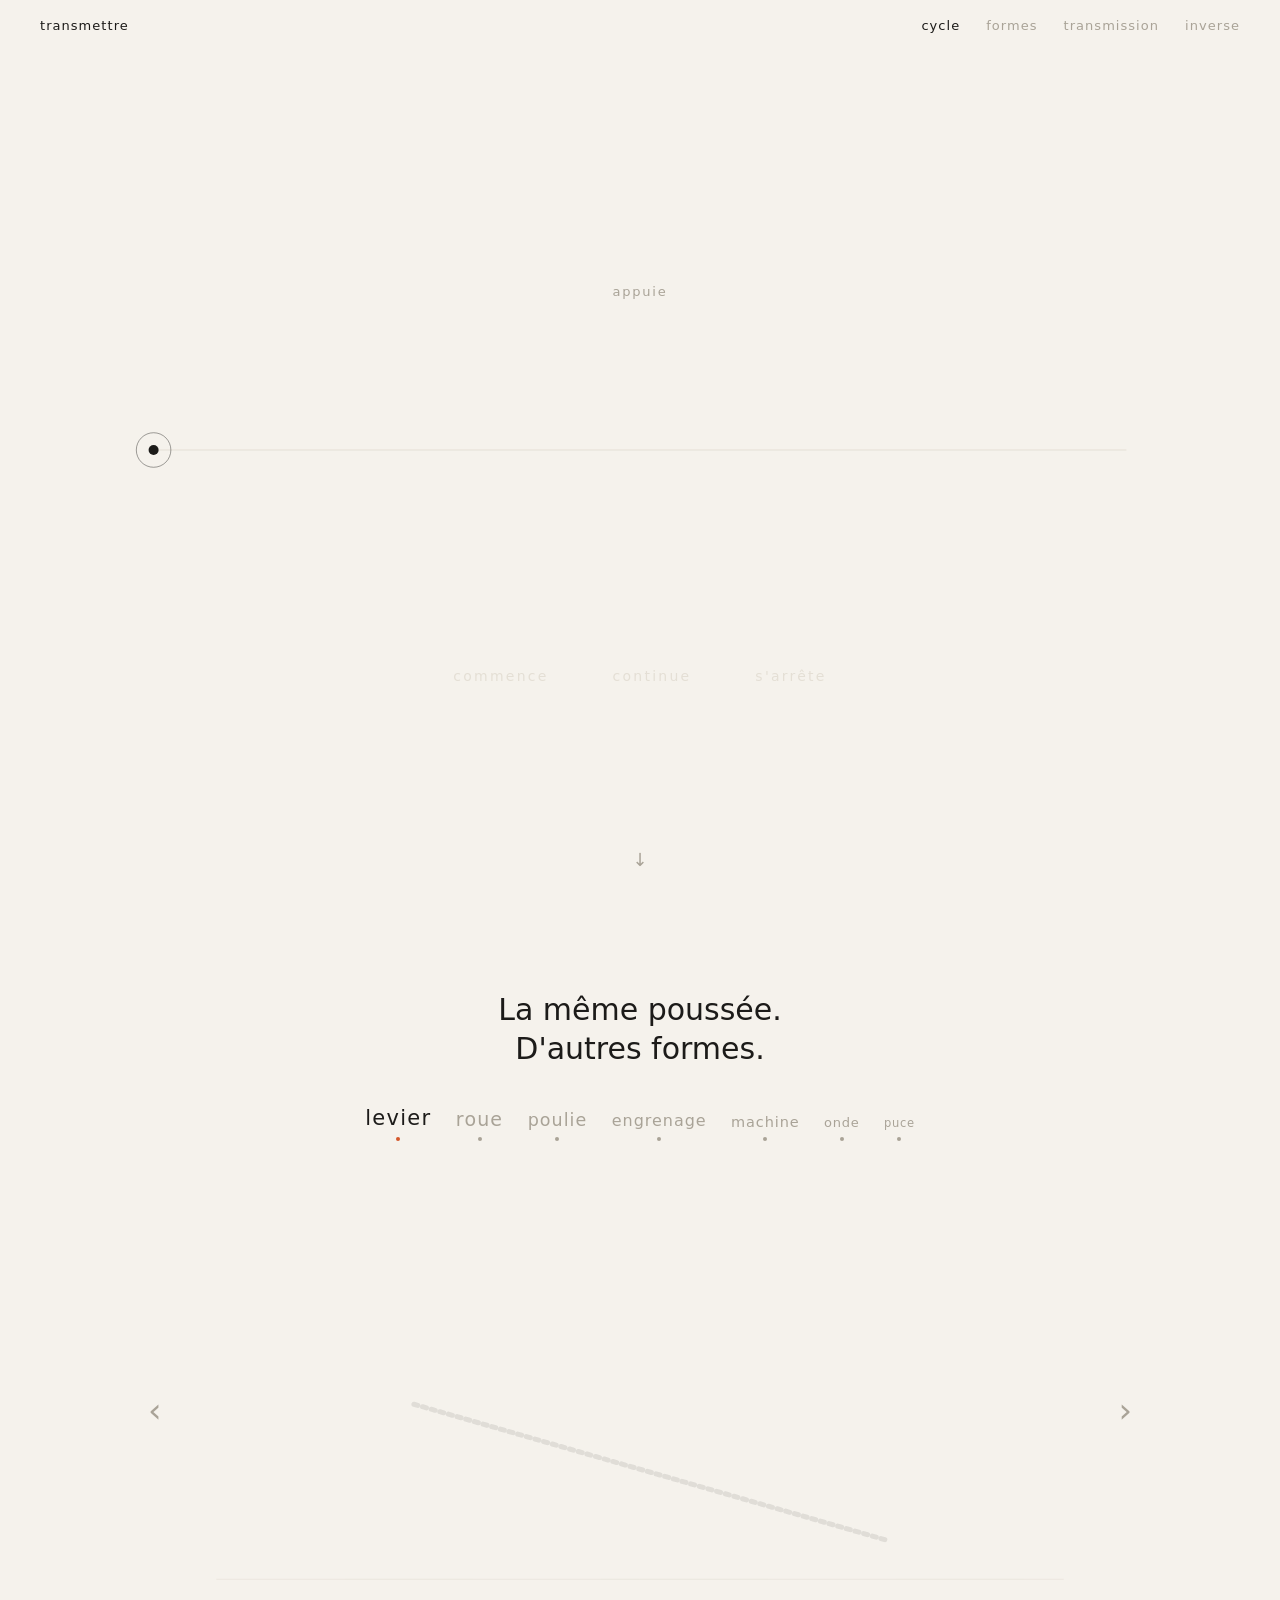
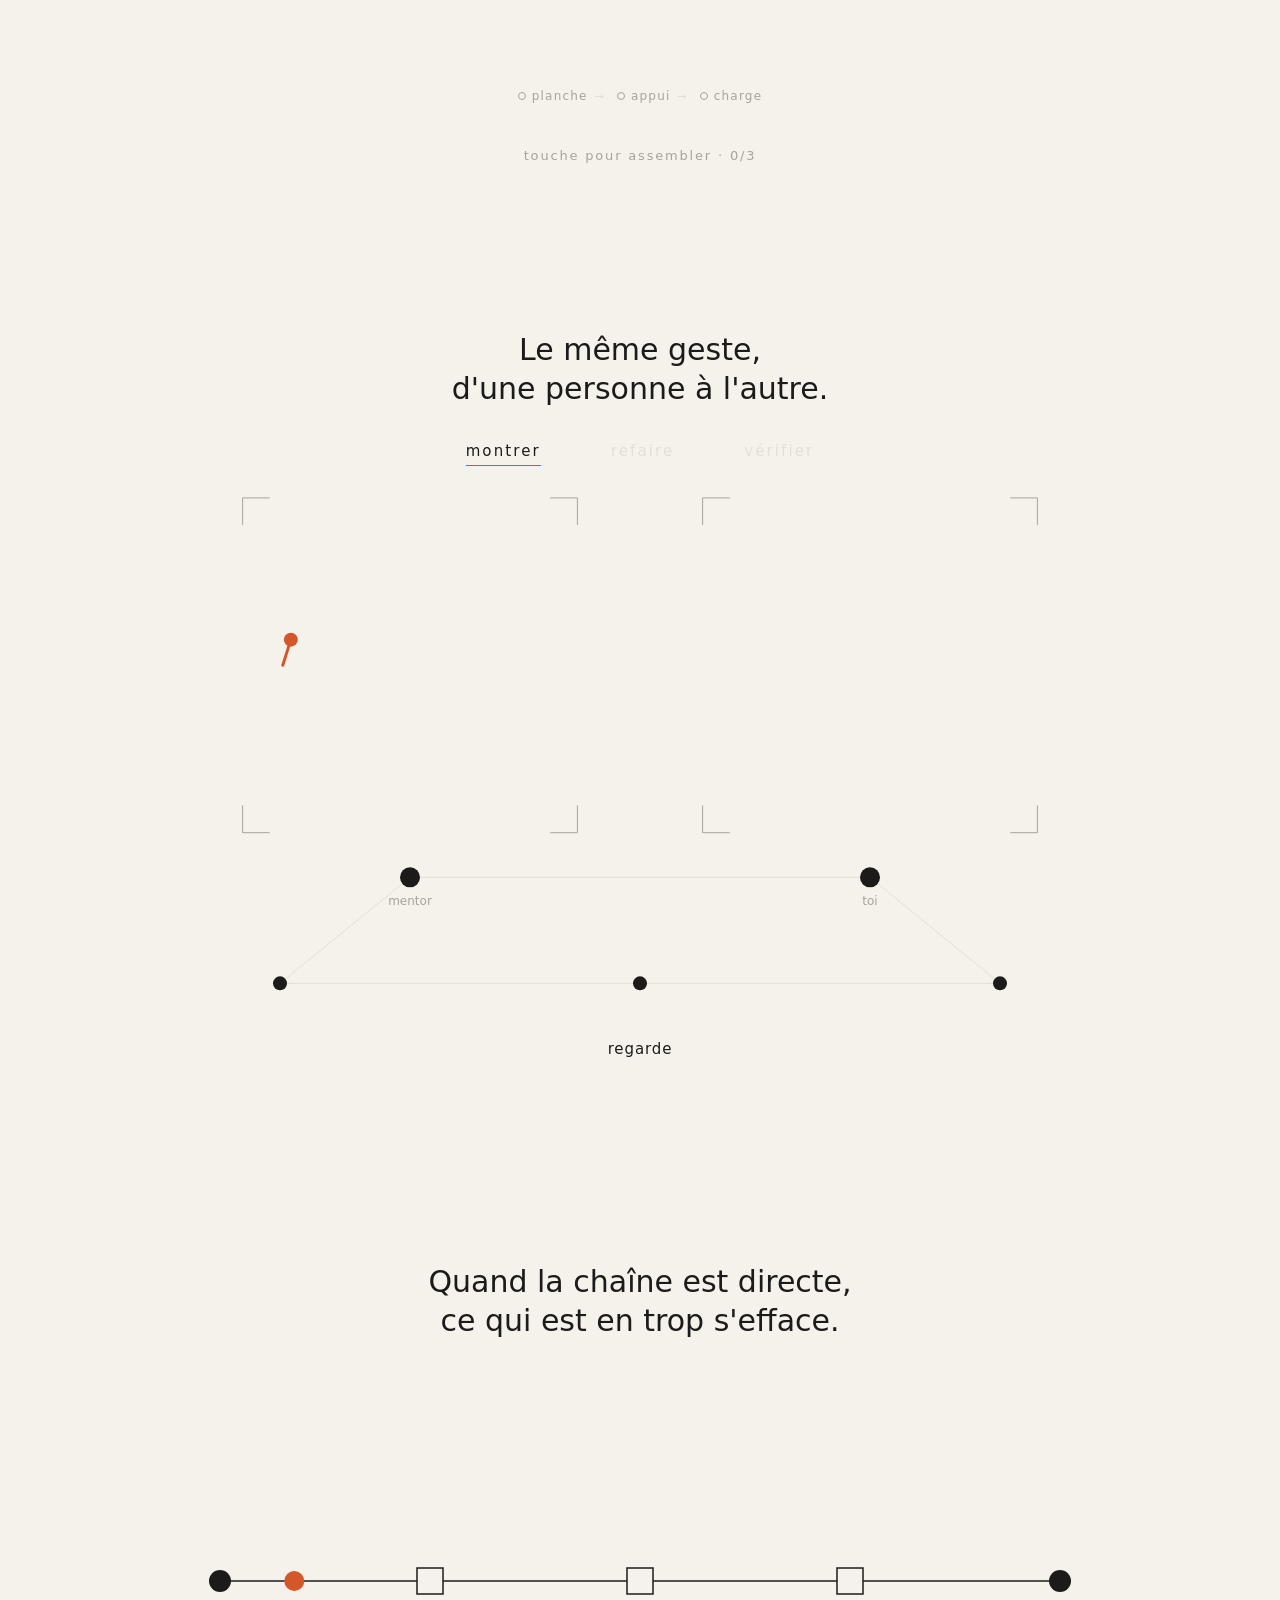
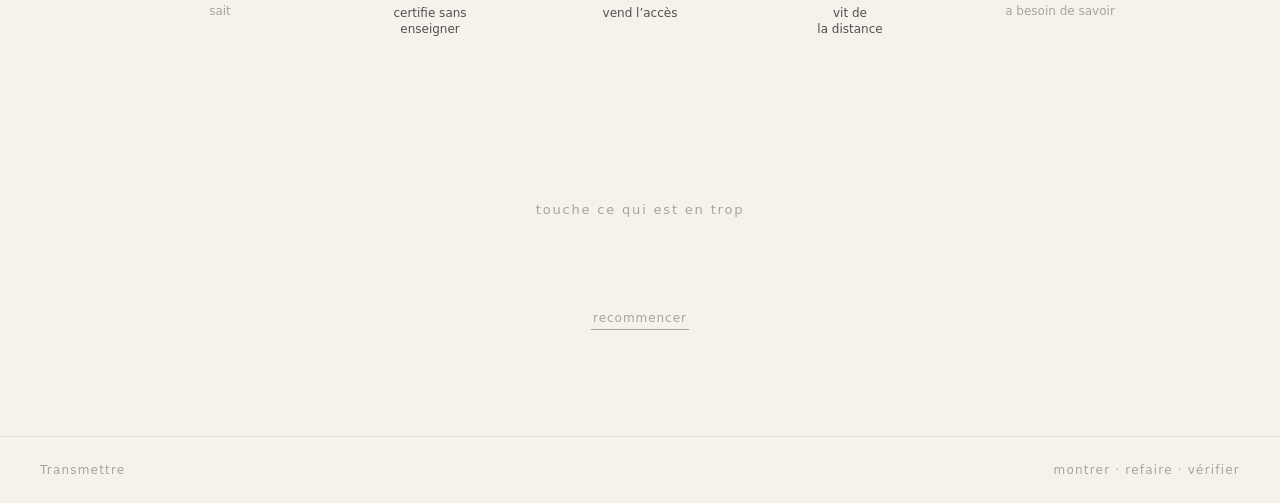
==== index.html @ a4feed10 "Transmettre — le cycle, les formes, la transmission" ====
<!doctype html>
<html lang="fr-CA">
<head>
<meta charset="utf-8">
<meta name="viewport" content="width=device-width, initial-scale=1, viewport-fit=cover">
<title>Transmettre</title>
<meta name="description" content="Une chose appuie sur une autre jusqu'au résultat. Montrer, refaire, vérifier.">
<meta name="theme-color" content="#f5f2ec">
<link rel="icon" href="data:image/svg+xml,%3Csvg xmlns=%22http://www.w3.org/2000/svg%22 viewBox=%220 0 16 16%22%3E%3Ccircle cx=%228%22 cy=%228%22 r=%225%22 fill=%22%23d4572a%22/%3E%3C/svg%3E">
<link rel="stylesheet" href="style.css">
</head>
<body>

<header class="top">
  <span class="mark">Transmettre</span>
  <nav aria-label="Sections">
    <a href="#cycle">cycle</a>
    <a href="#formes">formes</a>
    <a href="#transmission">transmission</a>
    <a href="#inverse">inverse</a>
  </nav>
</header>

<main>

<!-- 1. Le cycle nu -->
<section id="cycle" class="sec sec-cycle" aria-label="Le cycle">
  <canvas id="cv-cycle" class="cv" role="img" aria-label="Une ligne qui avance quand on appuie, qui continue, puis qui s'éteint si rien ne la relance."></canvas>
  <ol class="phases" aria-hidden="true">
    <li data-ph="0">commence</li>
    <li data-ph="1">continue</li>
    <li data-ph="2">s'arrête</li>
  </ol>
  <p class="hint" id="hint-cycle">appuie</p>
  <a class="down" href="#formes" aria-label="Plus bas">↓</a>
</section>

<!-- 2. Le gradient de formes -->
<section id="formes" class="sec sec-formes" aria-label="Les formes">
  <p class="lead">La même poussée.<br>D'autres formes.</p>
  <div class="gradient" role="tablist" aria-label="Formes, de la main à l'atome">
    <button role="tab" data-i="0">levier</button>
    <button role="tab" data-i="1">roue</button>
    <button role="tab" data-i="2">poulie</button>
    <button role="tab" data-i="3">engrenage</button>
    <button role="tab" data-i="4">machine</button>
    <button role="tab" data-i="5">onde</button>
    <button role="tab" data-i="6">puce</button>
  </div>
  <div class="stage">
    <canvas id="cv-formes" class="cv cv-touch" role="img" aria-label="Forme à assembler puis à pousser."></canvas>
    <button class="arrow prev" aria-label="Forme précédente">‹</button>
    <button class="arrow next" aria-label="Forme suivante">›</button>
  </div>
  <ol class="chain" id="chain-formes" aria-label="La chaîne"></ol>
  <p class="caption" id="cap-formes"></p>
  <p class="hint" id="hint-formes"></p>
</section>

<!-- 3. Transmission -->
<section id="transmission" class="sec sec-trans" aria-label="Transmission">
  <p class="lead">Le même geste,<br>d'une personne à l'autre.</p>
  <ol class="steps" aria-label="Étapes">
    <li data-s="0">montrer</li>
    <li data-s="1">refaire</li>
    <li data-s="2">vérifier</li>
  </ol>
  <div class="stage stage-trans">
    <canvas id="cv-trans" class="cv cv-touch" role="img" aria-label="Le mentor fait un geste. Refais-le par-dessus le modèle."></canvas>
  </div>
  <p class="status" id="status-trans" aria-live="polite"></p>
  <div class="after" id="after-trans" hidden>
    <button class="ghost" id="again-trans">un autre geste</button>
    <div class="pay" id="pay">
      <p>Le résultat tient.</p>
      <a class="paybtn" id="paybtn" href="#" rel="noopener">une part au mentor</a>
      <small id="paynote" hidden>lien PayPal à venir</small>
    </div>
  </div>
</section>

<!-- 4. Inverse -->
<section id="inverse" class="sec sec-inv" aria-label="Ce qui disparaît">
  <p class="lead">Quand la chaîne est directe,<br>ce qui est en trop s'efface.</p>
  <div class="stage stage-inv">
    <canvas id="cv-inv" class="cv cv-touch" role="img" aria-label="Une chaîne entre celle qui sait et celui qui apprend. Touche les étapes en trop pour les effacer."></canvas>
  </div>
  <p class="hint" id="hint-inv">touche ce qui est en trop</p>
  <p class="end" id="end-inv">Rien ne disparaît. Ça se simplifie.<br><span>montrer · refaire · vérifier</span></p>
  <button class="ghost small" id="reset-inv">recommencer</button>
</section>

</main>

<footer class="foot">
  <span>Transmettre</span>
  <span>montrer · refaire · vérifier</span>
</footer>

<script src="config.js"></script>
<script src="js/core.js"></script>
<script src="js/cycle.js"></script>
<script src="js/formes.js"></script>
<script src="js/transmission.js"></script>
<script src="js/inverse.js"></script>
</body>
</html>
---- style.css ----
:root{
  --bg:#f5f2ec; --ink:#1c1b19; --soft:#a9a397; --faint:#e4dfd5; --accent:#d4572a;
  --f: ui-sans-serif, system-ui, -apple-system, "Segoe UI", Roboto, "Helvetica Neue", Arial, sans-serif;
}
*{box-sizing:border-box}
html{scroll-behavior:smooth}
@media (prefers-reduced-motion: reduce){ html{scroll-behavior:auto} *{transition-duration:0s!important;animation:none!important} }
body{margin:0;background:var(--bg);color:var(--ink);font-family:var(--f);font-weight:300;
  -webkit-font-smoothing:antialiased;-webkit-tap-highlight-color:transparent;overflow-x:hidden}
a{color:inherit}
button{font:inherit;color:inherit;background:none;border:0;cursor:pointer}
:focus-visible{outline:2px solid var(--accent);outline-offset:3px}

.top{position:fixed;inset:0 0 auto 0;display:flex;justify-content:space-between;align-items:center;
  padding:18px clamp(16px,4vw,40px);z-index:10;pointer-events:none;font-size:13px;letter-spacing:.08em}
.top .mark{pointer-events:auto;text-transform:lowercase;font-weight:400}
.top nav{display:flex;gap:clamp(10px,2.4vw,26px);pointer-events:auto}
.top nav a{text-decoration:none;color:var(--soft);transition:color .3s}
.top nav a:hover,.top nav a.on{color:var(--ink)}
@media (max-width:560px){ .top nav a{font-size:12px} .top .mark{display:none} .top{justify-content:center} }

.sec{position:relative;min-height:100vh;min-height:100svh;display:flex;flex-direction:column;align-items:center;
  justify-content:center;padding:90px clamp(12px,4vw,48px) 70px}
.cv{display:block;width:100%;height:100%}
.cv-touch{touch-action:none;cursor:pointer}
.lead{font-size:clamp(20px,2.6vw,30px);line-height:1.3;text-align:center;margin:0 0 34px;font-weight:300}
.hint{font-size:13px;letter-spacing:.14em;color:var(--soft);text-transform:lowercase;min-height:1.4em;margin:14px 0 0;text-align:center;transition:opacity .6s}
.hint.off{opacity:0}

/* 1. cycle */
.sec-cycle{padding:0}
.sec-cycle .cv{position:absolute;inset:0;touch-action:pan-y;cursor:pointer}
.phases{position:absolute;left:0;right:0;bottom:24%;display:flex;justify-content:center;gap:clamp(18px,5vw,64px);
  list-style:none;margin:0;padding:0;pointer-events:none;font-size:14px;letter-spacing:.16em}
.phases li{color:var(--faint);transition:color .5s}
.phases li.on{color:var(--ink)}
.sec-cycle .hint{position:absolute;top:30%;left:0;right:0;pointer-events:none}
.down{position:absolute;bottom:22px;left:50%;transform:translateX(-50%);text-decoration:none;color:var(--soft);font-size:18px;padding:8px}

/* 2. formes */
.gradient{display:flex;align-items:flex-end;justify-content:center;gap:clamp(6px,1.6vw,22px);flex-wrap:wrap;margin-bottom:14px;position:relative}
.gradient button{color:var(--soft);padding:6px 2px;letter-spacing:.06em;transition:color .3s;position:relative;line-height:1}
.gradient button::after{content:"";position:absolute;left:50%;bottom:-6px;width:4px;height:4px;border-radius:50%;background:currentColor;transform:translateX(-50%)}
.gradient button[aria-selected="true"]{color:var(--ink)}
.gradient button[aria-selected="true"]::after{background:var(--accent)}
.gradient button:nth-child(1){font-size:21px}.gradient button:nth-child(2){font-size:19px}.gradient button:nth-child(3){font-size:17.5px}
.gradient button:nth-child(4){font-size:16px}.gradient button:nth-child(5){font-size:14.5px}.gradient button:nth-child(6){font-size:13px}.gradient button:nth-child(7){font-size:11.5px}
.stage{position:relative;width:min(1000px,100%);height:min(58vh,560px);min-height:320px}
.arrow{position:absolute;top:50%;transform:translateY(-50%);font-size:34px;color:var(--soft);padding:10px 14px}
.arrow:hover{color:var(--ink)} .prev{left:-6px} .next{right:-6px}
@media (max-width:640px){ .arrow{top:auto;bottom:-6px;transform:none;font-size:28px} }
.chain{display:flex;gap:6px;align-items:center;list-style:none;padding:0;margin:18px 0 0;font-size:12px;letter-spacing:.1em;color:var(--soft);flex-wrap:wrap;justify-content:center}
.chain li{display:flex;align-items:center;gap:6px;transition:color .2s}
.chain li i{width:8px;height:8px;border-radius:50%;border:1px solid currentColor;display:inline-block}
.chain li.built{color:var(--ink)} .chain li.built i{background:var(--ink)}
.chain li+li::before{content:"→";color:var(--faint);margin-right:6px}
.caption{margin:10px 0 0;font-size:15px;color:var(--ink);min-height:1.4em;text-align:center}

/* 3. transmission */
.steps{display:flex;gap:clamp(20px,6vw,70px);list-style:none;padding:0;margin:0 0 10px;font-size:15px;letter-spacing:.14em}
.steps li{color:var(--faint);transition:color .4s;position:relative}
.steps li.on{color:var(--ink)} .steps li.done{color:var(--soft)}
.steps li.on::after{content:"";position:absolute;left:0;right:0;bottom:-6px;height:1px;background:var(--accent)}
.stage-trans{height:min(62vh,600px)}
@media (max-width:700px){ .stage-trans{height:76vh} }
.status{min-height:1.5em;margin:12px 0 0;font-size:15px;letter-spacing:.06em;text-align:center}
.after{display:flex;flex-direction:column;align-items:center;gap:22px;margin-top:16px;animation:rise .8s ease both}
.after[hidden]{display:none}
@keyframes rise{from{opacity:0;transform:translateY(8px)}to{opacity:1;transform:none}}
.ghost{border-bottom:1px solid var(--soft);padding:4px 2px;color:var(--soft);font-size:14px;letter-spacing:.08em}
.ghost:hover{color:var(--ink);border-color:var(--ink)}
.ghost.small{font-size:12px;margin-top:18px}
.pay{display:flex;flex-direction:column;align-items:center;gap:10px;border-top:1px solid var(--faint);padding-top:22px}
.pay p{margin:0;color:var(--soft);font-size:13px;letter-spacing:.12em}
.paybtn{display:inline-block;text-decoration:none;border:1px solid var(--ink);border-radius:999px;padding:12px 26px;font-size:15px;letter-spacing:.05em;transition:background .3s,color .3s}
.paybtn:hover{background:var(--ink);color:var(--bg)}
.pay small{color:var(--accent);font-size:12px}

/* 4. inverse */
.stage-inv{height:min(46vh,440px)}
.end{text-align:center;font-size:16px;line-height:1.7;margin:14px 0 0;opacity:0;transition:opacity 1.2s}
.end.on{opacity:1}
.end span{letter-spacing:.14em;color:var(--accent)}

.foot{display:flex;justify-content:space-between;padding:26px clamp(16px,4vw,40px);font-size:12px;color:var(--soft);letter-spacing:.1em;border-top:1px solid var(--faint)}
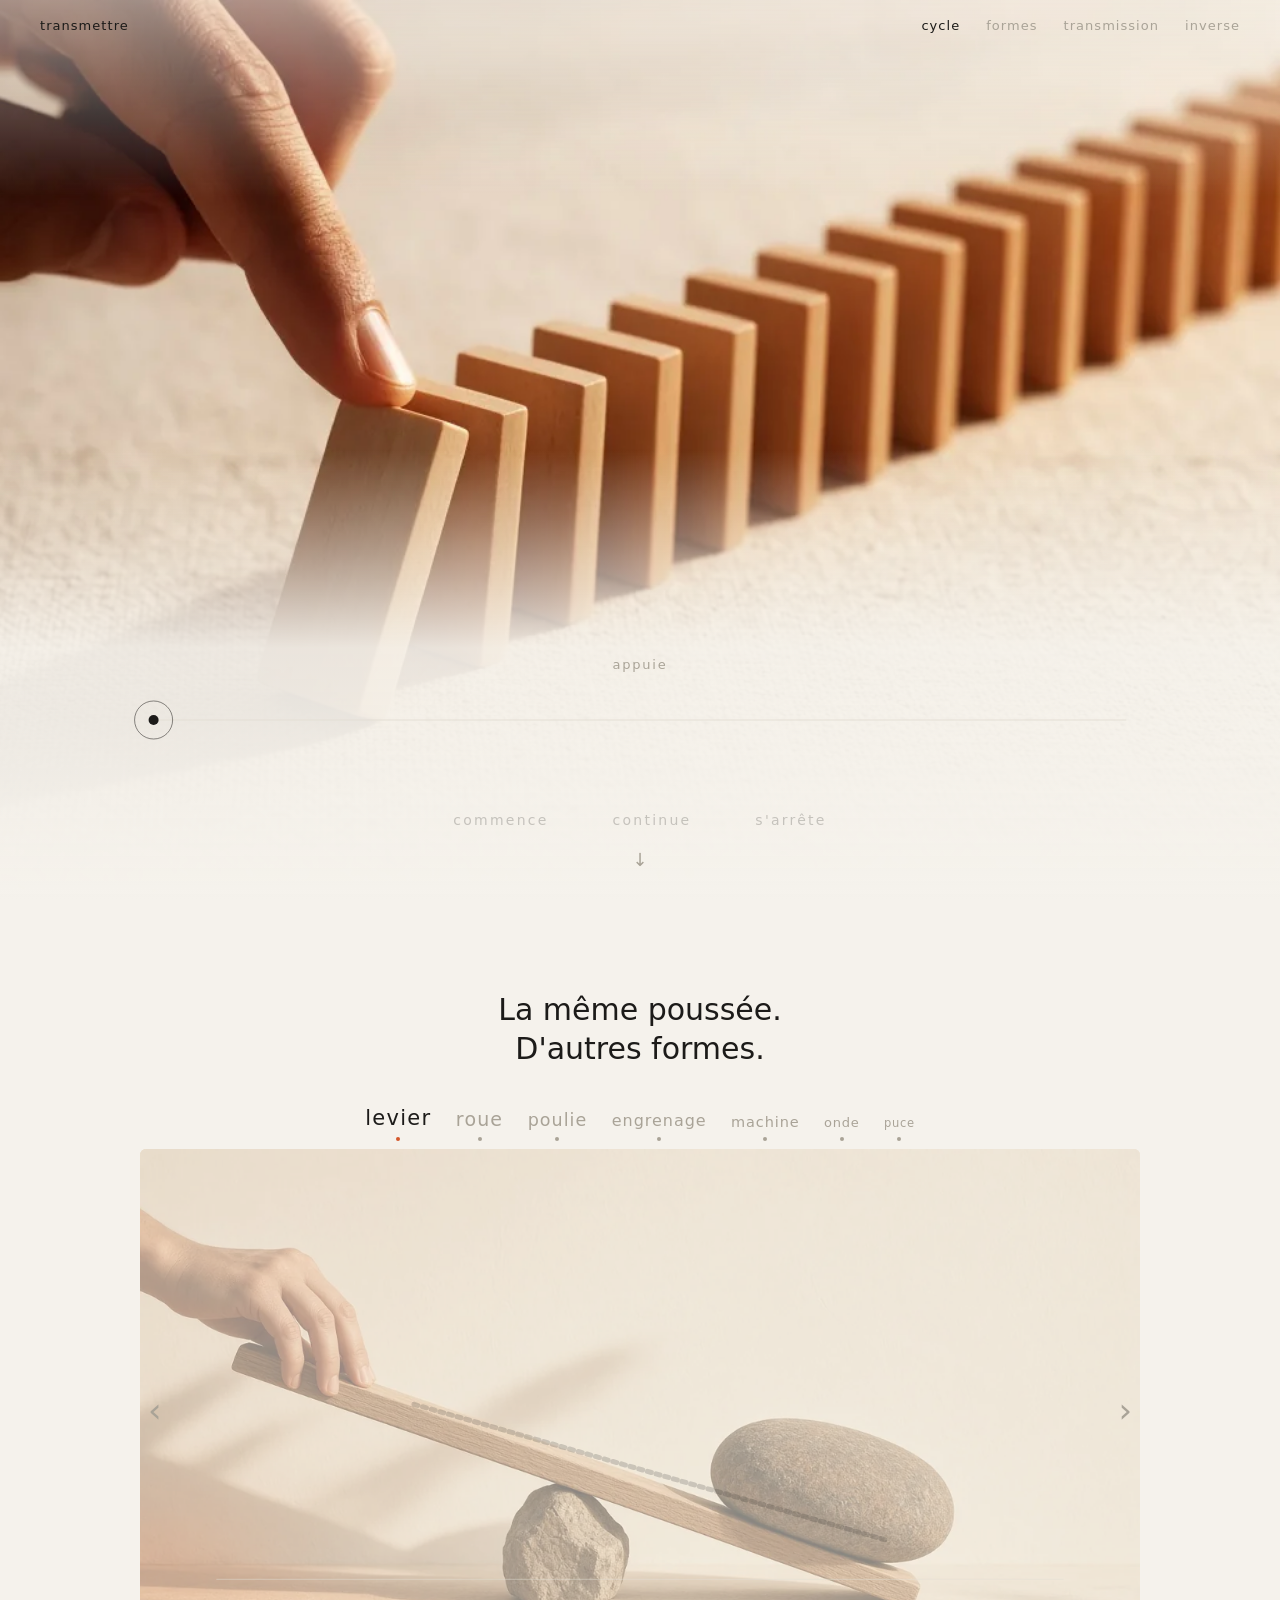
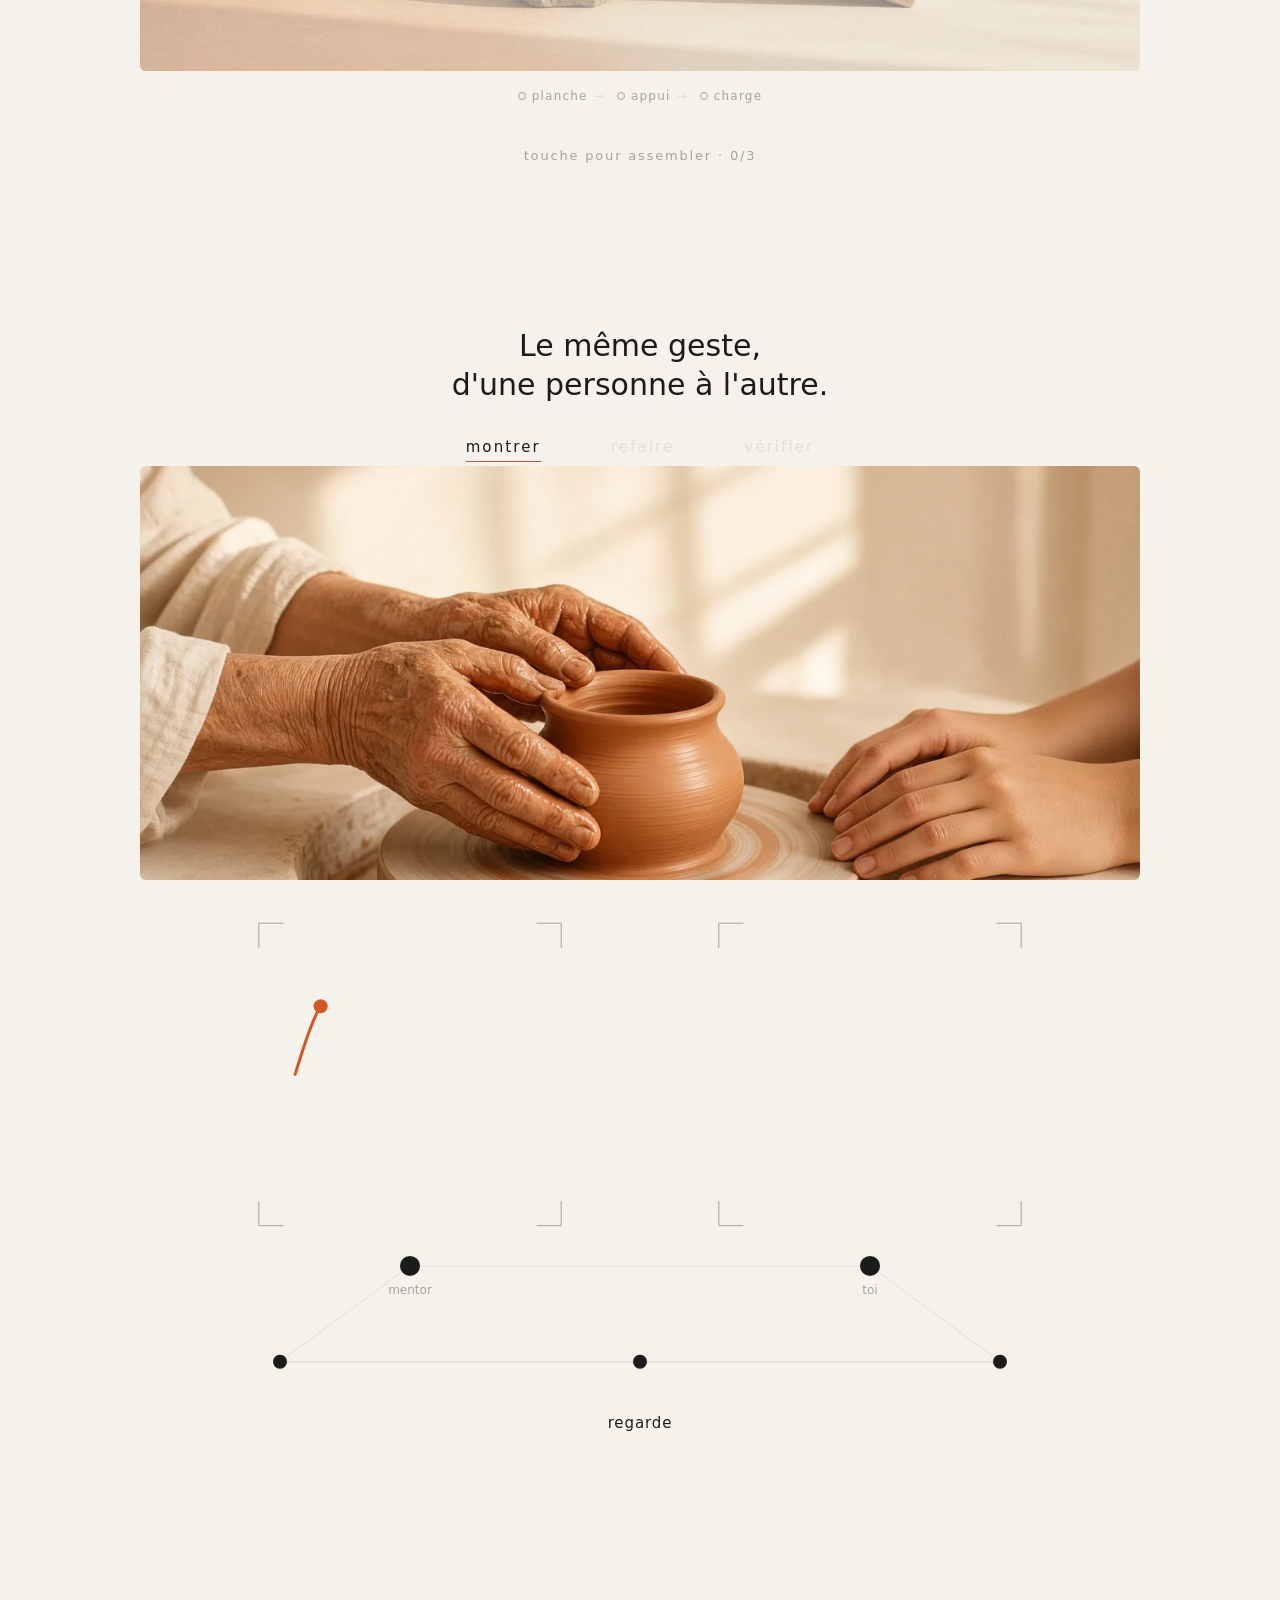
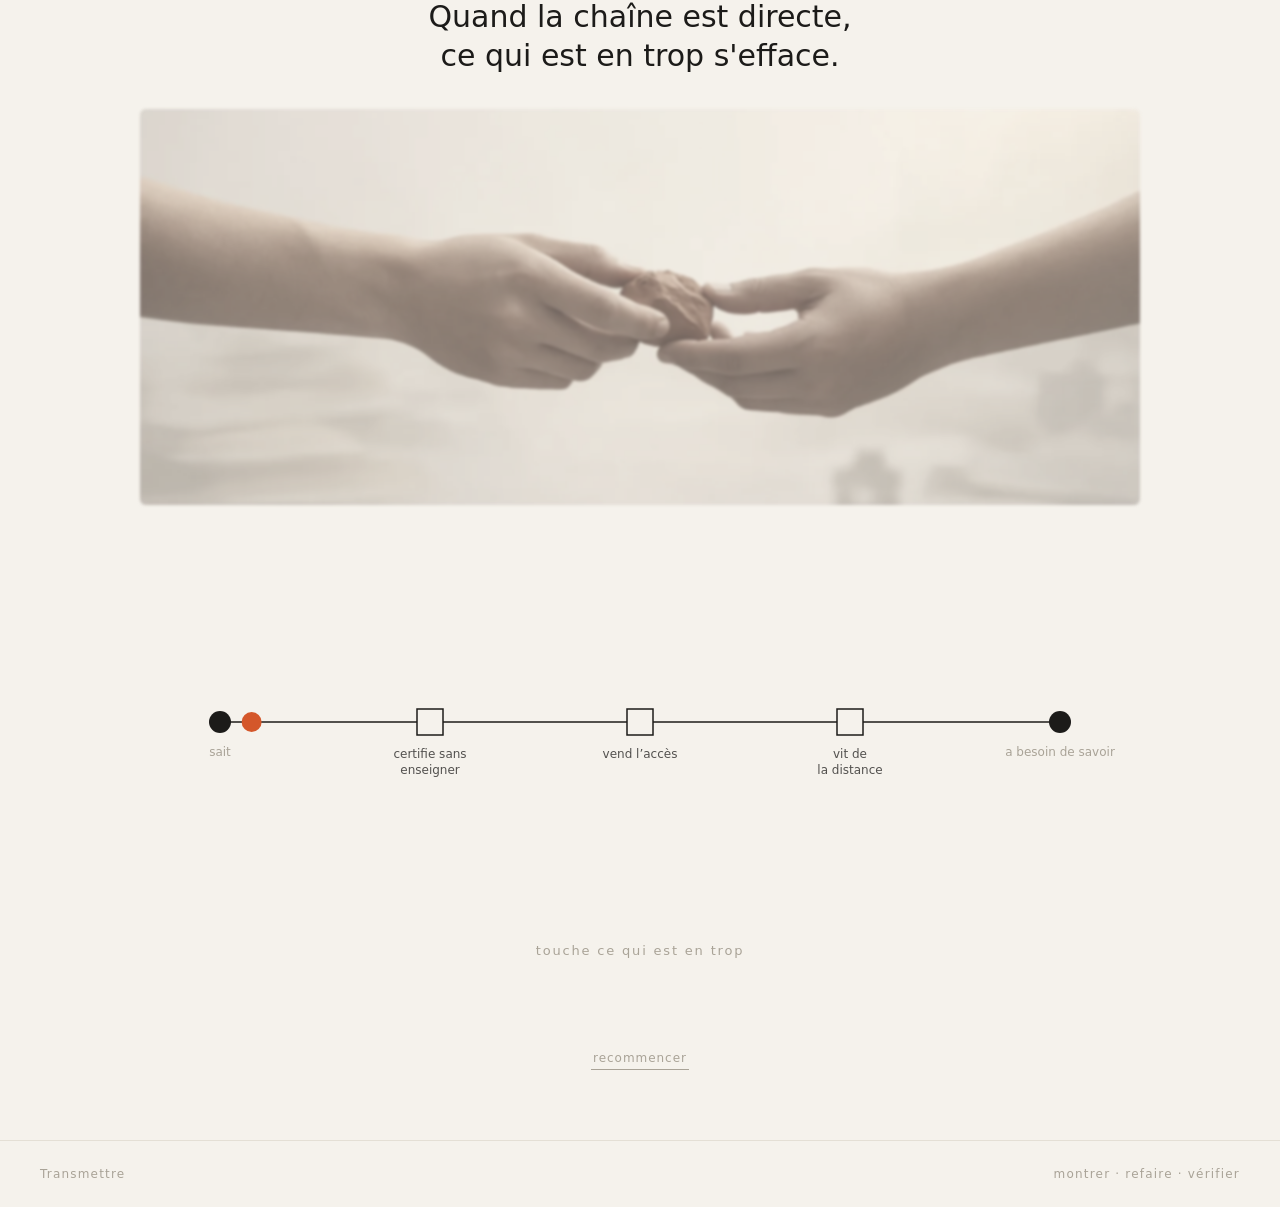
==== commit d2631140: "Images réelles pour chaque section" ====
--- a/index.html
+++ b/index.html
@@ -25,6 +25,7 @@
 
 <!-- 1. Le cycle nu -->
 <section id="cycle" class="sec sec-cycle" aria-label="Le cycle">
+  <img class="bg" id="img-cycle" src="img/01-cycle.webp" width="1280" height="720" alt="Un doigt pousse le premier domino d'une longue rangée." fetchpriority="high" decoding="async">
   <canvas id="cv-cycle" class="cv" role="img" aria-label="Une ligne qui avance quand on appuie, qui continue, puis qui s'éteint si rien ne la relance."></canvas>
   <ol class="phases" aria-hidden="true">
     <li data-ph="0">commence</li>
@@ -48,6 +49,8 @@
     <button role="tab" data-i="6">puce</button>
   </div>
   <div class="stage">
+    <img class="formimg" id="img-forme" src="img/02-levier.webp" width="1280" height="720" alt="" loading="lazy" decoding="async">
+    <div class="veil" id="veil-formes"></div>
     <canvas id="cv-formes" class="cv cv-touch" role="img" aria-label="Forme à assembler puis à pousser."></canvas>
     <button class="arrow prev" aria-label="Forme précédente">‹</button>
     <button class="arrow next" aria-label="Forme suivante">›</button>
@@ -65,6 +68,11 @@
     <li data-s="1">refaire</li>
     <li data-s="2">vérifier</li>
   </ol>
+  <div class="photos" id="photos-trans">
+    <img data-ph="montrer" class="on" src="img/09-montrer.webp" width="1280" height="720" alt="Des mains d'expérience façonnent l'argile, d'autres mains regardent." loading="lazy" decoding="async">
+    <img data-ph="refaire" src="img/10-refaire.webp" width="1280" height="720" alt="Les jeunes mains refont le geste." loading="lazy" decoding="async">
+    <img data-ph="tient" src="img/11-chaine.webp" width="1280" height="720" alt="Un bol passe d'une main à l'autre." loading="lazy" decoding="async">
+  </div>
   <div class="stage stage-trans">
     <canvas id="cv-trans" class="cv cv-touch" role="img" aria-label="Le mentor fait un geste. Refais-le par-dessus le modèle."></canvas>
   </div>
@@ -82,6 +90,7 @@
 <!-- 4. Inverse -->
 <section id="inverse" class="sec sec-inv" aria-label="Ce qui disparaît">
   <p class="lead">Quand la chaîne est directe,<br>ce qui est en trop s'efface.</p>
+  <img class="invimg" id="img-inv" src="img/12-inverse.webp" width="1280" height="720" alt="Deux mains se rejoignent directement; derrière, des bureaux flous s'effacent." loading="lazy" decoding="async">
   <div class="stage stage-inv">
     <canvas id="cv-inv" class="cv cv-touch" role="img" aria-label="Une chaîne entre celle qui sait et celui qui apprend. Touche les étapes en trop pour les effacer."></canvas>
   </div>
--- a/style.css
+++ b/style.css
@@ -30,11 +30,11 @@
 /* 1. cycle */
 .sec-cycle{padding:0}
 .sec-cycle .cv{position:absolute;inset:0;touch-action:pan-y;cursor:pointer}
-.phases{position:absolute;left:0;right:0;bottom:24%;display:flex;justify-content:center;gap:clamp(18px,5vw,64px);
+.phases{position:absolute;left:0;right:0;bottom:8%;display:flex;justify-content:center;gap:clamp(18px,5vw,64px);
   list-style:none;margin:0;padding:0;pointer-events:none;font-size:14px;letter-spacing:.16em}
 .phases li{color:var(--faint);transition:color .5s}
 .phases li.on{color:var(--ink)}
-.sec-cycle .hint{position:absolute;top:30%;left:0;right:0;pointer-events:none}
+.sec-cycle .hint{position:absolute;top:auto;bottom:25%;left:0;right:0;pointer-events:none}
 .down{position:absolute;bottom:22px;left:50%;transform:translateX(-50%);text-decoration:none;color:var(--soft);font-size:18px;padding:8px}
 
 /* 2. formes */
@@ -83,3 +83,22 @@
 .end span{letter-spacing:.14em;color:var(--accent)}
 
 .foot{display:flex;justify-content:space-between;padding:26px clamp(16px,4vw,40px);font-size:12px;color:var(--soft);letter-spacing:.1em;border-top:1px solid var(--faint)}
+
+/* images */
+.sec-cycle .bg{position:absolute;inset:0;width:100%;height:100%;object-fit:cover;transform-origin:20% 60%;will-change:transform}
+.sec-cycle::after{content:"";position:absolute;inset:0;pointer-events:none;background:linear-gradient(to bottom,rgba(245,242,236,.55) 0,rgba(245,242,236,0) 22%,rgba(245,242,236,0) 50%,rgba(245,242,236,.92) 72%,var(--bg) 100%)}
+.sec-cycle .cv,.sec-cycle .phases,.sec-cycle .hint,.sec-cycle .down{z-index:1}
+.phases li{color:rgba(28,27,25,.22)}
+.formimg,.veil{position:absolute;inset:0;width:100%;height:100%;object-fit:cover;border-radius:6px;pointer-events:none}
+.formimg{transition:opacity .5s}
+.formimg.out{opacity:0}
+.veil{background:var(--bg);opacity:0;transition:opacity .6s}
+.veil.half{opacity:.55}.veil.on{opacity:.72}
+.stage .cv{position:relative;z-index:1}
+.photos{position:relative;width:min(1000px,100%);aspect-ratio:16/9;max-height:46vh;margin:0 0 18px;overflow:hidden;border-radius:6px}
+.photos img{position:absolute;inset:0;width:100%;height:100%;object-fit:cover;opacity:0;transition:opacity 1s}
+.photos img.on{opacity:1}
+.stage-trans{height:min(56vh,540px)}
+.invimg{width:min(1000px,100%);aspect-ratio:16/9;max-height:44vh;object-fit:cover;border-radius:6px;margin-bottom:10px;filter:grayscale(.6) blur(1.5px) opacity(.65);transition:filter 1.6s}
+.invimg.clear{filter:none}
+@media (max-width:700px){ .photos{max-height:30vh} .stage-trans{height:70vh} }
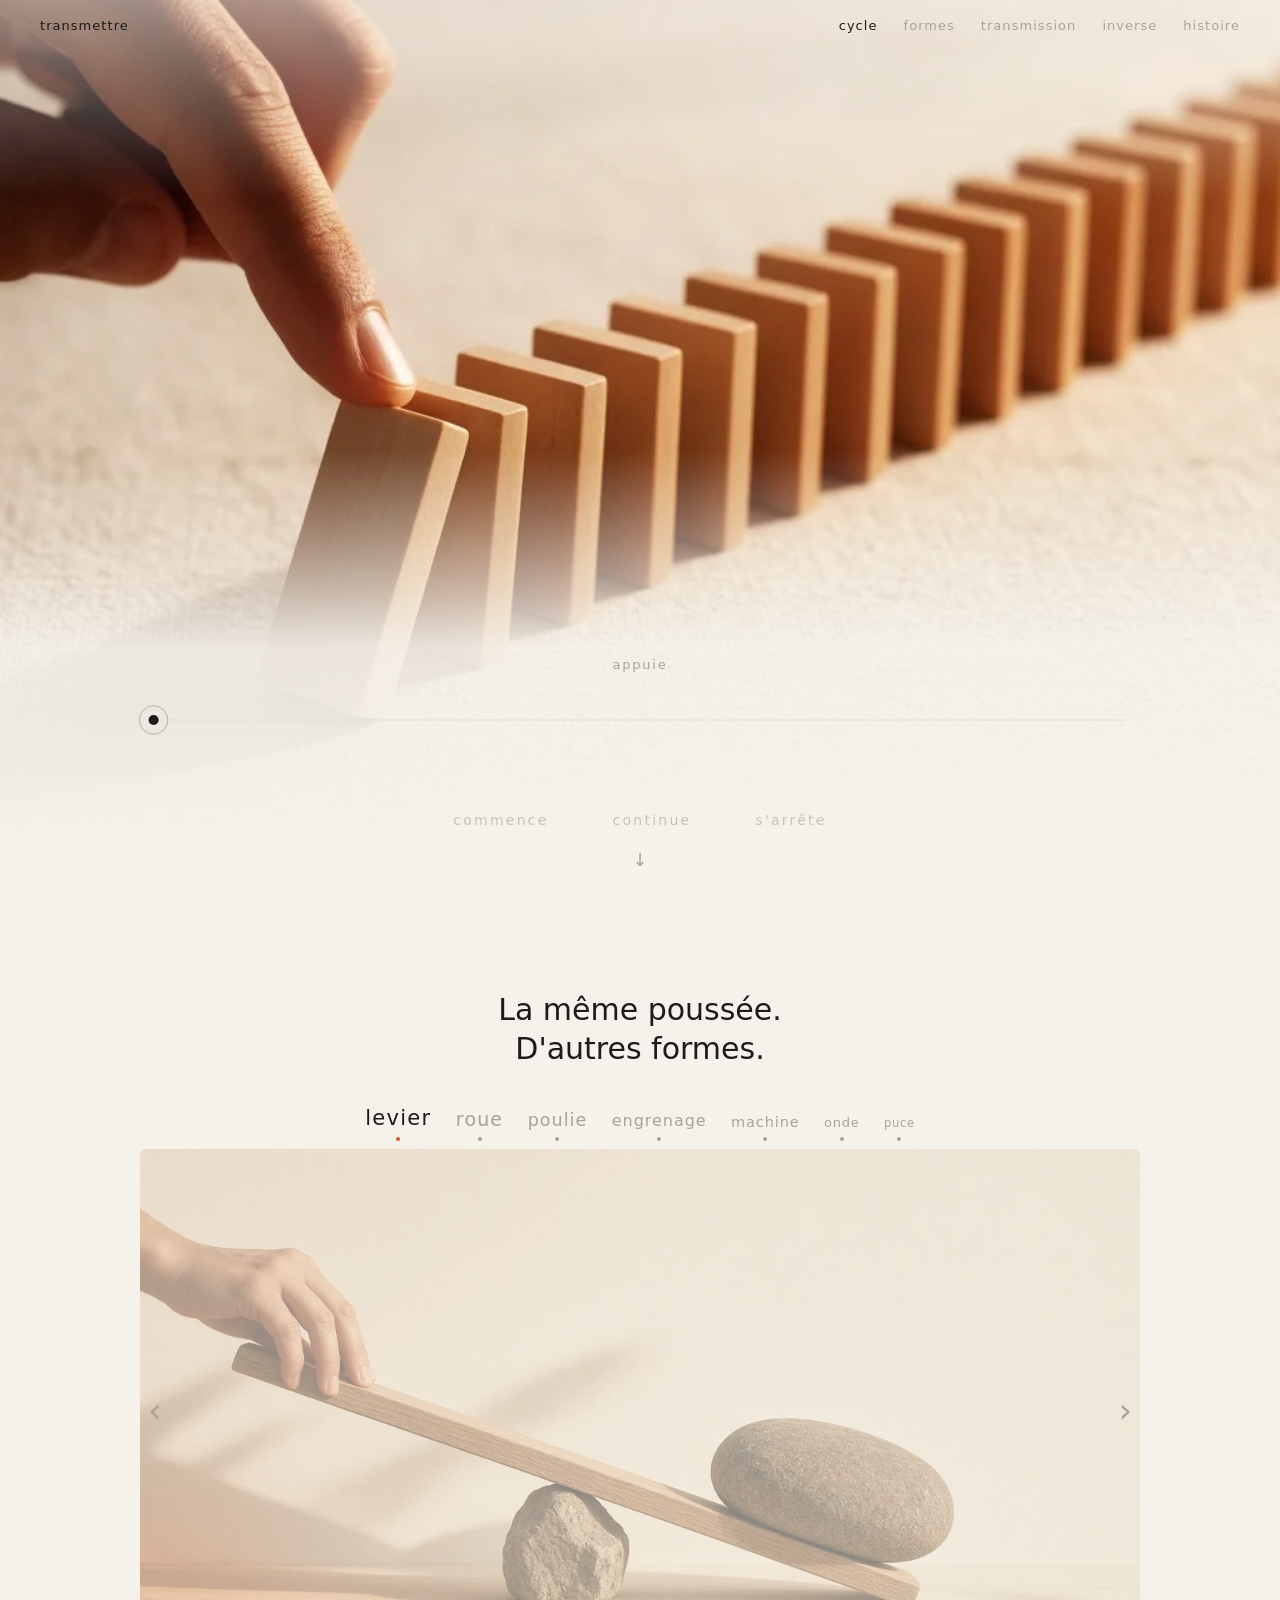
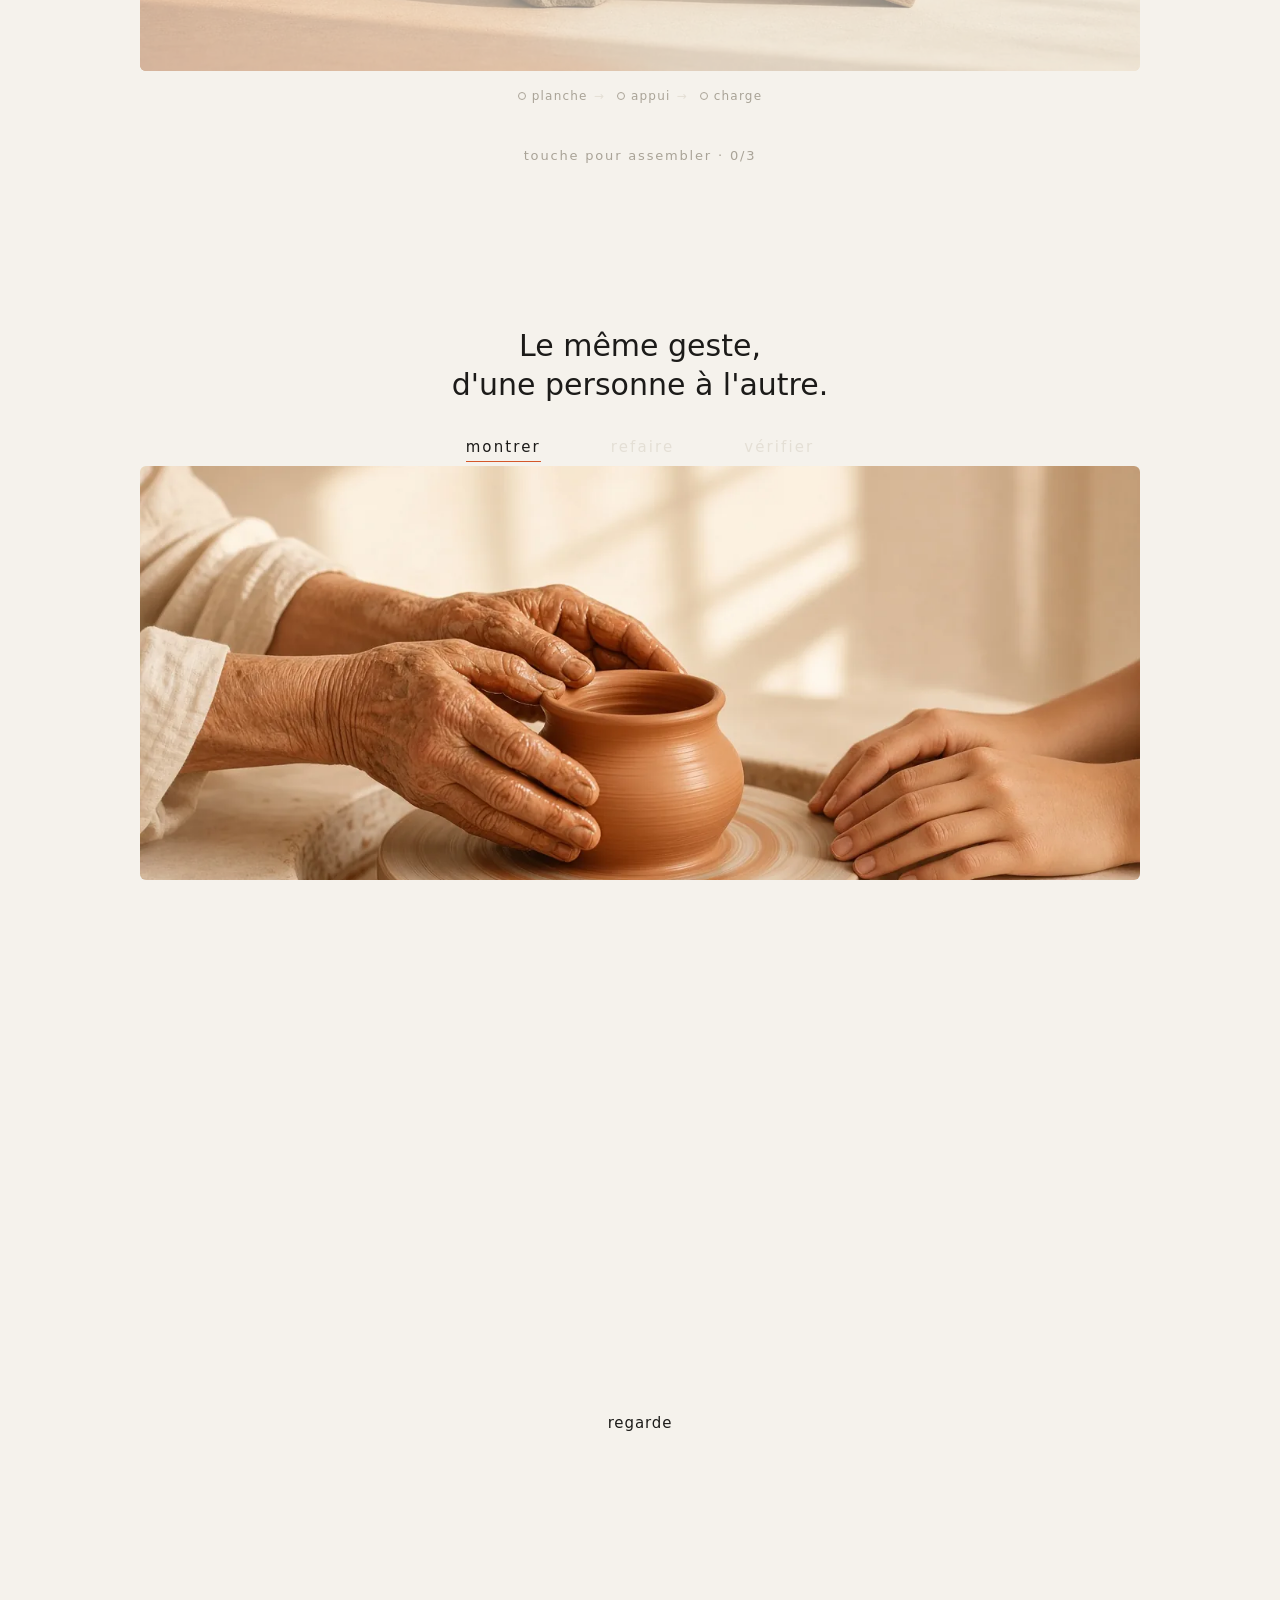
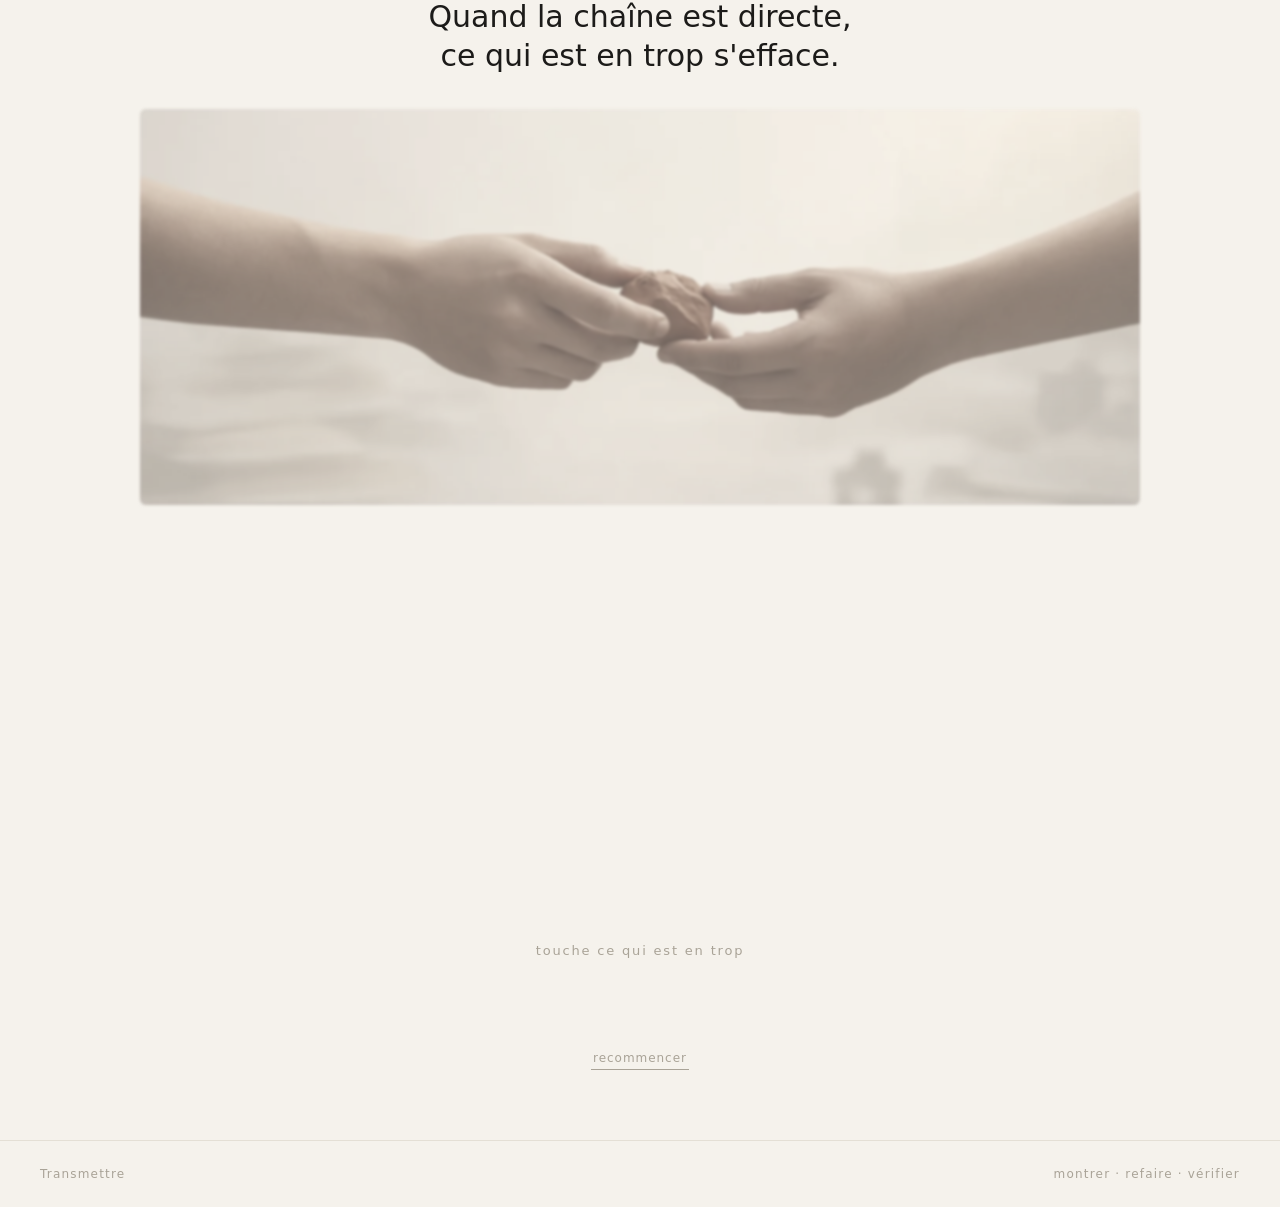
==== commit 94c3d1ad: "Page histoire: récit défilant avec 16 images" ====
--- a/index.html
+++ b/index.html
@@ -18,6 +18,7 @@
     <a href="#formes">formes</a>
     <a href="#transmission">transmission</a>
     <a href="#inverse">inverse</a>
+    <a href="histoire.html">histoire</a>
   </nav>
 </header>
 
